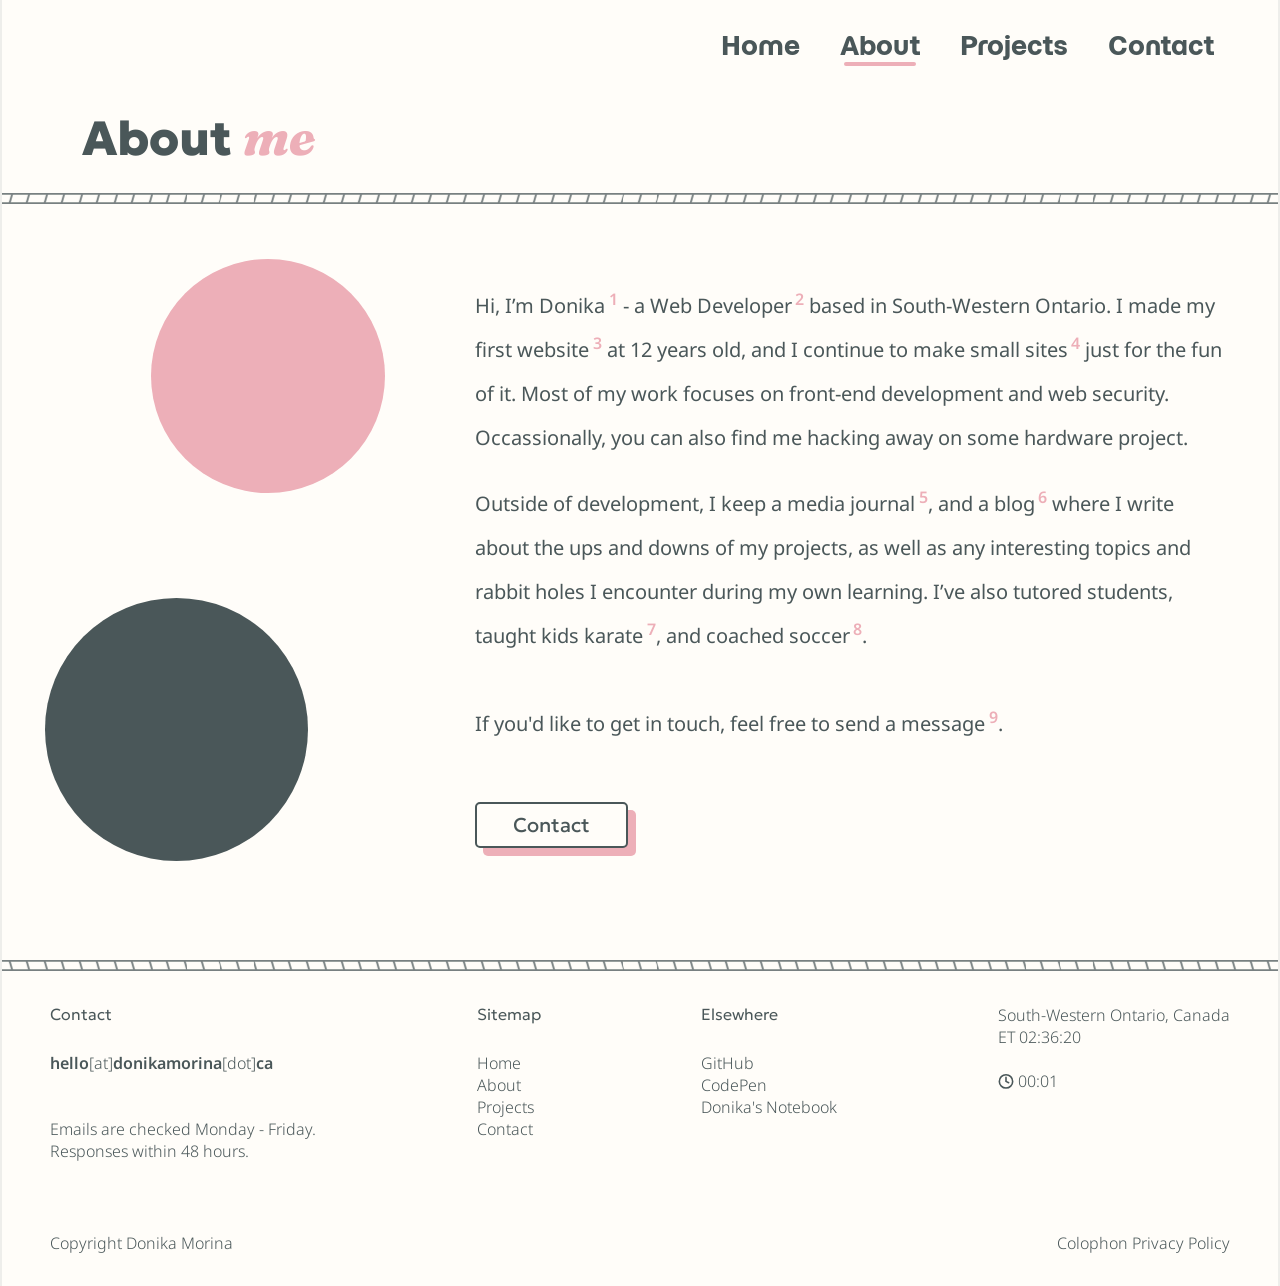
==== about/index.html @ 898e33bb "update about, reorg files again" ====
<!DOCTYPE html>
<html lang="en">

<head>
    <meta charset="UTF-8">
    <meta name="viewport" content="width=device-width, initial-scale=1.0, viewport-fit=cover">
    <!-- <meta http-equiv="Content-Security-Policy" content="default-src 'self'"> -->

    <!-- WEBSITE METADATA-->
    <title>About | Donika Morina</title>
    <meta name="description" content="A web dev portfolio">

    <meta name="theme-color" content="#ffffff">
    <meta name="color-scheme" content="light">

    <meta name="robots" content="index,follow">


    <!-- OPEN GRAPH / SOCIAL TAGS -->
    <meta property="og:url" content="">
    <meta property="og:type" content="website">
    <meta property="og:title" content="Content Title">
    <meta property="og:image" content="https://example.com/image.jpg">
    <meta property="og:image:alt" content="A description of what is in the image (not a caption)">
    <meta property="og:description" content="Description Here">
    <meta property="og:site_name" content="Site Name">
    <meta property="og:locale" content="en_US">
    <meta property="article:author" content="">

    <!-- CANONICAL -->
    <link rel="canonical" href="https://donika.info">

    <!-- PRECONNECT & PREFETCH -->
    <link rel="preconnect" href="https://fonts.googleapis.com">
    <link rel="preconnect" href="https://fonts.gstatic.com" crossorigin>
    <link
        href="https://fonts.googleapis.com/css2?family=Fraunces:ital,opsz,wght@0,9..144,100..900;1,9..144,100..900&family=Geologica:wght,CRSV@100..900,0&family=Momo+Trust+Display&family=Noto+Sans:ital,wght@0,100..900;1,100..900&display=swap"
        rel="stylesheet">

    <!-- EXTERNAL STYLESHEETS -->
    <link rel="stylesheet" href="/styles/styles.css">
    <link rel="stylesheet" href="/styles/about.css">

    <!-- FAVICONS FOR DIFFERENT BROWSERS-->
    <link rel="icon" type="image/x-icon" href="/assets/favicons/favicon.ico">
    <link rel="icon" type="image/png" sizes="16x16" href="/assets/favicons/favicon-16x16.png">
    <link rel="icon" type="image/png" sizes="32x32" href="/assets/favicons/favicon-32x32.png">
    <link rel="apple-touch-icon" sizes="180x180" href="/assets/favicons/apple-touch-icon.png">
    <link rel="manifest" href="/assets/favicons/site.webmanifest">

    <!-- SCRIPTS -->
    <script src="/scripts/clock.js" defer></script>
</head>

<body>
    <div class="site-container">
        <header>
            <nav class="navbar">
                <ul>
                    <li><a class="nav-link momo-trust" href="/">Home</a></li>
                    <li><a class="nav-link momo-trust current" href="/about">About</a></li>
                    <li><a class="nav-link momo-trust" href="/projects">Projects</a></li>
                    <li><a class="nav-link momo-trust" href="/contact">Contact</a></li>
                </ul>
            </nav>
        </header>
        <main>
            <div class="page-heading">
                <h1>About <em>me</em></h1>
            </div>
            <div class="about-container">
                <div class="about-picture">
                    <div class="grey-circle"></div>
                    <div class="pink-circle"></div>
                </div>
                <div class="about-section">
                    <div class="about-paragraph">
                        <p>
                            Hi, I’m Donika<sup>1</sup> - a Web Developer<sup>2</sup> based in South-Western Ontario. I
                            made my first website<sup>3</sup> at
                            12 years old, and I continue to make small sites<sup>4</sup> just for the fun of it. Most of
                            my work
                            focuses on front-end development and web security. Occassionally, you can also find me
                            hacking away on some hardware project.
                        </p>
                        <br>
                        <p>
                            Outside of development, I keep a media journal<sup>5</sup>, and a blog<sup>6</sup> where I
                            write about the ups and
                            downs of my projects, as well as any interesting topics and rabbit holes I encounter during
                            my own learning. I’ve also tutored students, taught kids karate<sup>7</sup>, and coached
                            soccer<sup>8</sup>.
                        </p>
                        <br>
                        <br>
                        <p>
                            If you'd like to get in touch, feel free to send a message<sup>9</sup>.
                        </p>
                    </div>

                    <a href="/contact" class="button">Contact</a>

                </div>
            </div>
        </main>
        <footer>
            <div class="footer-container">
                <div class="footer-contact">
                    <h6 class="footer-heading">Contact</h6>
                    <p>
                        <strong>hello</strong>[at]<strong>donikamorina</strong>[dot]<strong>ca</strong>
                    </p>
                    <br>
                    <br>
                    <p>
                        Emails are checked Monday - Friday.
                        <br>
                        Responses within 48 hours.
                    </p>
                    <br>
                </div>
                <div class="footer-sitemap">
                    <h6 class="footer-heading">Sitemap</h6>
                    <ul>
                        <li><a class="footer-link" href="/">Home</a></li>
                        <li><a class="footer-link" href="/about">About</a></li>
                        <li><a class="footer-link" href="/projects">Projects</a></li>
                        <li><a class="footer-link" href="/contact">Contact</a></li>
                    </ul>
                </div>
                <div class="footer-elsewhere">
                    <h6 class="footer-heading">Elsewhere</h6>
                    <ul>
                        <li><a class="footer-link" target="_blank" href="https://github.com/donika-morina">GitHub <i
                                    class="arrow-up-right"></i></a></li>
                        <li><a class="footer-link" target="_blank"
                                href="https://https://ca.linkedin.com/in/donika--morina">CodePen <i
                                    class="arrow-up-right"></i></a>
                        </li>
                        <li><a class="footer-link" target="_blank" href="https://donikasnotebook.com">Donika's Notebook
                                <i class="arrow-up-right"></i></a>
                        </li>

                    </ul>
                </div>
                <div class="footer-more-info">
                    <p>South-Western Ontario, Canada</p>
                    <p>ET <span id="eastern-time"></span></p>
                    <br>
                    <p><span id="last-commit"></span></p>
                    <p><span id="total-visitors"></span></p>
                    <p>
                        <svg class="inline-icon" width="16" height="16" viewBox="0 0 16 16" fill="none"
                            xmlns="http://www.w3.org/2000/svg">
                            <g clip-path="url(#clip0_1584_41)">
                                <path
                                    d="M7.99967 4.00016V8.00016L10.6663 9.3335M14.6663 8.00016C14.6663 11.6821 11.6816 14.6668 7.99967 14.6668C4.31778 14.6668 1.33301 11.6821 1.33301 8.00016C1.33301 4.31826 4.31778 1.3335 7.99967 1.3335C11.6816 1.3335 14.6663 4.31826 14.6663 8.00016Z"
                                    stroke="#4A5759" stroke-width="1.6" stroke-linecap="round"
                                    stroke-linejoin="round" />
                            </g>
                            <defs>
                                <clipPath id="clip0_1584_41">
                                    <rect width="16" height="16" fill="white" />
                                </clipPath>
                            </defs>
                        </svg>
                        <span id="time-on-site"></span>
                    </p>
                </div>
            </div>
            <div class="footer-bottom">
                <p>Copyright <span id="year"></span> Donika Morina</p>
                <div>
                    <a href="/colophon">Colophon</a>
                    <a href="/privacy">Privacy Policy</a>
                </div>
            </div>
        </footer>
    </div>
</body>

</html>
---- styles/styles.css ----
:root {
    --bg-colour: #FFFDF9;
    --bg-colour-translucent: #fffdf959;
    --text-colour: #4A5759;
    --accent-colour: #EDAFB8;
    --accent-translucent: #eda5b863;
    --text-colour-translucent: #4a575917;
    --border-svg: url("/assets/border.svg");

    --project-card-width: 430px;
    --project-card-height: 375px;
}

.momo-trust {
    font-family: "Momo Trust Display", sans-serif;
    font-weight: 400;
    font-style: normal;
}

/* Some Defaults */
* {
    margin: 0;
    padding: 0;
    box-sizing: border-box;
    font-size: 16px;
    color: var(--text-colour);
    font-family: "Noto Sans", sans-serif;
    font-weight: 300;
}

body {
    background-color: var(--bg-colour);
}

.site-container {
    position: relative;
    min-height: 100vh;
    overflow-x: hidden;
}

a {
    text-decoration: none;
    transition: color 0.2s ease;
}

a:hover {
    color: var(--accent-colour);
}

ul {
    list-style: none;
}

strong {
    font-weight: 600;
}

.button {
    margin-top: 1.5rem;
    border: 2px solid var(--text-colour);
    border-radius: 5px;
    box-shadow: 8px 8px 0 var(--accent-colour);
    font-family: "Geologica", sans-serif;
    font-size: 1.25rem;
    font-weight: 400;
    letter-spacing: -3%;
    transition: transform 0.2s ease, box-shadow 0.2s ease;
    padding: 0.5rem 2.25rem;
    width: fit-content;
    background-color: var(--bg-colour);
}

.button:hover {
    color: var(--text-colour);
    transform: translateY(-2px);
    box-shadow: 12px 14px 0px var(--accent-colour);
    background-color: var(--bg-colour);
    cursor: pointer;
}

.button:active {
    transform: translateY(8px);
    box-shadow: 0px 0px 0px var(--accent-colour);
}

::selection {
    background-color: var(--accent-translucent);
    /*color: var(--text-colour);*/
}

.align-center {
    text-align: center;
    /*padding: 5rem;*/
}

.align-left {
    text-align: left;
    padding-left: 5rem;
}

.align-right {
    text-align: right;
    padding-right: 5rem;
}


.about,
.tools,
.projects {
    margin-bottom: 10rem;
}

.inline-icon {
    transform: translateY(15%);
}

.page-heading {
    width: 100%;
    padding: 1.5rem 5rem;
    border-bottom: 12px solid transparent;
    border-image: var(--border-svg) 13 round;
}

.page-heading>h1 {
    font-family: "Geologica", sans-serif;
    font-weight: 800;
    font-size: 3rem;
    max-width: 800px;
}

.page-heading>h1>em {
    font-family: "Fraunces", serif;
    font-weight: 800;
    font-size: 3.15rem;
    color: var(--accent-colour);
}



/* Main Navigation */
header {
    position: sticky;
    top: 0;
    width: 100%;
    display: flex;
    justify-content: end;
    background-color: var(--bg-colour);
    z-index: 100;
}

.navbar ul {
    display: flex;
    gap: 40px;
    padding: 1.75rem 4rem 1.25rem 4rem;
}

.nav-link {
    font-size: 1.65rem;
    position: relative;
}

@keyframes line-grow {
    from {
        width: 10%;
        left: 45%;
    }

    50% {
        width: 6%;
        left: 47%;
    }

    75% {
        width: 105%;
        left: 0;
    }

    to {
        width: 90%;
        left: 5%;
    }
}

.nav-link.current::after {
    content: "";
    position: absolute;
    width: 90%;
    height: 4px;
    border-radius: 4px;
    background-color: var(--accent-colour);
    bottom: -4px;
    left: 5%;
    z-index: -1;
    animation: line-grow 0.6s linear;
}


/* Home Page */
.site-container {
    max-width: 2000px;
    margin: auto;
    background-color: var(--bg-colour);
    border-left: 2px var(--text-colour-translucent) solid;
    border-right: 2px var(--text-colour-translucent) solid;
    position: relative;
}

/* Hero Section */
.hero {
    height: clamp(500px, calc(100vh - 9rem - 1px), 1080px);
    background-size: 40px 40px;
    background-image:
        linear-gradient(to right, var(--text-colour-translucent) 1px, transparent 1px),
        linear-gradient(to bottom, var(--text-colour-translucent) 1px, transparent 1px);
    background-position: center;
    display: flex;
    align-items: center;
    justify-content: center;
    flex-direction: column;
}

.hero-grid {
    display: grid;
    width: 100%;
    grid-template-columns: 1fr max-content 1fr;
    grid-template-rows: 1fr 1fr 1fr;
}



.hero-subheading,
.mobile-hero-subheading {
    font-size: 2.5rem;
    font-family: "Noto Sans", sans-serif;
    text-align: center;
}

.hero-subheading.left {
    align-self: end;
    grid-row: 1;
    grid-column: 1;
    margin-bottom: -3rem;
    /* animation: move-left-sh 2s ease-in; */
}

.hero-subheading.right {
    /* align-self: flex-end; */
    grid-row: 3;
    grid-column: 3;
    margin-top: -3rem;
    /* animation: move-right-sh 2s ease-in; */
}

.hero-heading {
    width: 100%;
    display: flex;
    grid-column: 1/4;
    grid-row: 2;
}


@keyframes move-left-sh {
    from {
        text-align: right;
        padding-right: 1rem;
    }

    65% {
        text-align: right;
        padding-right: 1rem;
    }

    to {
        /* text-align: center; */
        padding-right: 1rem;
    }
}

@keyframes move-right-sh {
    from {
        text-align: left;
        padding-left: 1rem;
    }

    65% {
        text-align: left;
        padding-left: 1rem;
    }

    to {
        /* text-align: center; */
        padding-right: 2rem;
    }
}

@keyframes scale-name {
    from {
        letter-spacing: -75%;
        padding: 0;
    }

    40% {
        letter-spacing: -75%;
        padding: 0;
    }

    to {
        letter-spacing: 0;
    }
}

.hero-heading h1 {
    font-size: 6rem;
    text-align: center;
    padding: 0 1rem;
    overflow: hidden;
    text-wrap-mode: nowrap;
    animation: scale-name 1.5s ease;
}

.hero-heading div {
    border-left: 3px solid var(--text-colour);
    border-right: 3px solid var(--text-colour);
}

.placeholder {
    visibility: hidden;
    font-size: 6rem;
    text-align: center;
    padding: 0 1rem;
    grid-column: 2;
    grid-row: 2;
    letter-spacing: 0%;
    white-space: nowrap;
    text-wrap-mode: nowrap;
    animation: scale-name 1.5s ease;
}

.hero-heading::before,
.hero-heading::after {
    content: "";
    flex: 1;
    border-bottom: 3px solid var(--text-colour);
    margin: auto;
}

.mobile-hero-subheading {
    display: none;
}

.section-heading {
    font-family: "Geologica", sans-serif;
    font-weight: 500;
    font-size: 2.5rem;
    z-index: 26;
    position: relative;
}

section {
    width: 100%;
}

em {
    font-family: "Fraunces", serif;
    font-weight: 700;
    font-size: 2.65rem;
    color: var(--accent-colour);
}

.see-more {
    text-decoration: underline;
    font-size: 1.5rem;
}

.see-more>svg {
    transform: translateY(25%);
    transition: transform 0.2s ease;
}

.see-more:hover>svg {
    transform: translate(50%, 25%);
}

/* Horizontal Scroll*/
.horizontal-scroll {
    width: 100%;
    overflow: hidden;
    border-top: 12px solid transparent;
    border-bottom: 12px solid transparent;
    border-image: var(--border-svg) 13 round;
}

.scroller {
    font-size: 2rem;
    font-weight: 200;
    animation: marquee 25s linear infinite;
    white-space: nowrap;
}

@keyframes marquee {
    to {
        transform: translate3d(-100%, 0, 0);
    }
}

.scroller>span {
    display: inline-block;
    transition: transform 0.3s ease-out;
    padding: 1rem 0.3rem;
    font-size: 2rem;
    cursor: default;
    font-family: "Noto Sans", monospace;
    opacity: 70%;
}

.scroller>span:hover {
    transform: translateY(-20px);
}

/* About Section */
.about {
    display: flex;
    align-items: center;
    justify-content: space-evenly;
    flex-wrap: wrap;
    margin-top: 8rem;
}

.about-content {
    max-width: 740px;
    padding: 5rem 0;
    display: flex;
    flex-direction: column;
    gap: 3rem;
}

.about-content>:nth-child(2) {
    align-self: flex-end;
    padding-right: 4rem;
}

.about-heading {
    max-width: 700px;
}

.profile {
    height: 500px;
    width: 500px;
    border-radius: 50%;
    background-color: var(--text-colour);
}

/* Tool Section */
.tools>.section-heading {
    margin-bottom: 1.75rem;
}

.tool-container {
    display: flex;
    flex-wrap: wrap;
    align-items: center;
    justify-content: center;
    gap: 1.5rem;
    width: 80%;
    margin: auto;
}

.tool {
    display: grid;
    grid-template-columns: 1fr 3fr;
    width: 275px;
    min-height: 4.75rem;
    border: 2px solid var(--text-colour);
    border-radius: 5px;
    padding: 0.5rem;
}

.tool-icon {
    display: flex;
    align-items: center;
    justify-content: center;
}

.tool-info {
    text-align: center;
    display: flex;
    flex-direction: column;
    justify-content: space-between;
}

.tool-info>h6 {
    font-size: 1.75rem;
    line-height: 2rem;
}

.tool-info>p {
    font-size: 0.9rem;
}

/* Projects Section */
.projects-bg {
    background-size: 40px 40px;
    background-image:
        linear-gradient(to right, var(--text-colour-translucent) 1px, transparent 1px),
        linear-gradient(to bottom, var(--text-colour-translucent) 1px, transparent 1px);
}

.projects>.section-heading:first-child {
    margin-bottom: -1.75rem;
    text-align: right;
}

.projects>.section-heading:last-child {
    margin-top: -1.75rem;
}

.project-card-container {
    display: grid;
    grid-template-columns: 1fr 1fr 1fr;
    grid-template-rows: 1fr 0.5fr 1fr;
    padding: 8rem 0;
    margin: auto;
    width: min(calc(3.5 * var(--project-card-width)), 100%);
    position: relative;
}

.dotted-circle {
    position: absolute;
    top: 50%;
    left: 50%;
    transform: translate(-50%, -50%);
    width: calc(2 * var(--project-card-width));
    height: calc(1.75 * var(--project-card-width) - 50px);
    border: 3px dashed var(--text-colour);
    border-radius: 50%;
    z-index: 0;
}

.project-card {
    position: relative;
    width: var(--project-card-width);
    height: var(--project-card-height);
    z-index: 1;
    align-self: center;
    justify-self: center;
}

.project-card::after {
    content: "";
    height: 100%;
    width: 100%;
    position: absolute;
    top: 10px;
    left: 10px;
    border-radius: 5px;
    background-color: var(--accent-colour);
    z-index: -1;
    transition: transform 0.6s ease;
}

.project-card-content {
    height: 100%;
    width: 100%;
    border: 4px solid var(--text-colour);
    border-radius: 5px;
    background-color: var(--bg-colour);
    transition: transform 0.6s ease;
    transform-style: preserve-3d;
    position: relative;
}

.project-card:hover .project-card-content {
    transform: rotateY(-180deg);
    cursor: default;
}

.project-card:hover.project-card::after {
    transform: translate(5px, 10px);
}

.card-front,
.card-back {
    position: absolute;
    -webkit-backface-visibility: hidden;
    backface-visibility: hidden;
    background-color: var(--bg-colour);
    height: 100%;
    width: 100%;
    padding: 1.5rem;
}

.card-back {
    transform: rotateY(-180deg);
    z-index: 6;
}

.card-front>img {
    margin: auto;
    height: 250px;
    width: 375px;
    background-color: var(--text-colour);
    border-radius: 5px;
}

.card-front>h4 {
    font-family: "Geologica";
    font-weight: 500;
    text-align: left;
    margin: 0.5rem 0;
    font-size: 1.5rem;
}

.card-front>div {
    display: flex;
}

.tags {
    display: flex;
    list-style: none;
    gap: 1rem;
    margin-left: 1rem;
    background-color: var(--bg-colour);
}

.tags>* {
    position: relative;
    font-weight: 400;
    z-index: 5;
}

.tags>*::after {
    content: "";
    position: absolute;
    width: 80%;
    height: 2px;
    background-color: var(--accent-colour);
    border-radius: 2px;
    bottom: 4px;
    left: 10%;
    z-index: -1;
}

.card-back {
    display: flex;
    flex-direction: column;
    justify-content: space-between;
}

.card-links {
    list-style: none;
    display: flex;
    justify-content: start;
    gap: 2rem;
}

.project-card:nth-child(1) {
    grid-row: 1;
    grid-column: 2;
    align-self: end;
    justify-self: start;
}

.project-card:nth-child(2) {
    grid-row: 2;
    grid-column: 1;
    align-self: end;
    justify-self: center;
    margin-bottom: -10rem;
}

.project-card:nth-child(3) {
    grid-row: 2;
    grid-column: 3;
    align-self: start;
    justify-self: center;
    margin-top: -10rem;
}

.project-card:nth-child(4) {
    grid-row: 3;
    grid-column: 2;
    align-self: start;
    justify-self: end;
}

.project-link {
    grid-row: 3;
    grid-column: 3;
    position: relative;
}

.project-link>.see-more {
    position: absolute;
    text-wrap-mode: nowrap;
    bottom: 50%;
    left: 35%;
}

.contact {
    margin: 5rem 0 10rem 0;
}

.contact>.section-heading {
    max-width: 700px;
    margin: auto;
}

.contact-links {
    display: grid;
    grid-template-columns: 3fr 1fr 3fr;
    margin-top: 4rem;
    text-align: center;
    align-items: center;
}

.contact-links>.button {
    padding: 1rem 5rem;
    font-size: 1.75rem;
    margin: 0 8px 0 0;
    justify-self: flex-end;
}

.social-link-container {
    display: flex;
    gap: 2.5rem;
}

.social-link-container>li {
    transition: transform 0.2s ease;
}

.social-link-container>li:hover {
    transform: translateY(-5px);
}



/* Footer */
footer {
    padding: 2rem 3rem;
    border-top: 12px solid transparent;
    border-image: var(--border-svg) 13 round;
    margin-top: auto;
}

.footer-container {
    display: flex;
    justify-content: space-between;
    padding: 0 6rem;
}

.footer-heading {
    font-family: "Geologica", sans-serif;
    font-weight: 300;
    margin-bottom: 1.75rem;
}

.footer-bottom {
    margin: 3rem 0 0 0;
    display: flex;
    justify-content: space-between;
}

/* ICONS */
.tag-icon {
    content: "";
    display: inline-block;
    width: 25px;
    height: 25px;
    background-image: url("/assets/Tag.svg");
}

@media (max-width: 1305px) {
    .project-card-container {
        display: flex;
        flex-wrap: wrap;
        align-items: center;
        justify-content: center;
        gap: 3rem;
    }

    .project-card:nth-child(1),
    .project-card:nth-child(2),
    .project-card:nth-child(3),
    .project-card:nth-child(4) {
        margin-top: 0;
        margin-bottom: 0;
        align-self: center;
        justify-self: center;
    }

    .project-link {
        position: unset;
        width: 435px;
        display: flex;
        align-items: flex-end;
        justify-content: flex-end;

    }

    .project-link>.see-more {
        position: static;
        padding: 0;
    }

    .dotted-circle {
        display: none;
    }

    .hero-subheading {
        display: none;
    }

    .mobile-hero-subheading {
        display: block;
        padding: 3rem 0 5rem 0;
        font-size: 2rem;
    }

    .hero-grid {
        display: flex;
        flex-direction: column;
    }

    .footer-container {
        flex-wrap: wrap;
        gap: 2rem;
        padding: 0;
    }

    .align-left {
        text-align: left;
        padding-left: 1rem;
    }

    .align-right {
        text-align: right;
        padding-right: 1rem;
    }
}

@media (max-width: 745px) {
    .hero-heading h1 {
        text-wrap-mode: wrap;
    }
}
---- styles/about.css ----
.about-container {
    display: grid;
    grid-template-columns: 1fr 2fr;
    margin-bottom: 4rem;
}

.about-picture {
    grid-column: 1;
    position: relative
}

.grey-circle,
.pink-circle {
    content: "";
    position: absolute;
    border-radius: 50%;
    aspect-ratio: 1/1;
}

.pink-circle {
    background-color: var(--accent-colour);
    width: 55%;
    top: 8%;
    right: 10%;
}

.grey-circle {
    bottom: 5%;
    left: 10%;
    background-color: var(--text-colour);
    width: 62%;
}

.about-section {
    grid-column: 2;
    padding: 3rem;
    display: flex;
    flex-direction: column;
    justify-content: space-between;
    max-width: 900px;

}

.about-paragraph {
    padding: 2rem 0;
}

.about-paragraph>p {
    font-family: "Noto Sans", sans-serif;
    font-size: 1.25rem;
    font-weight: 400;
    letter-spacing: 0;
    line-height: 2.75rem;
}

sup {
    color: var(--accent-colour);
    font-weight: 600;
    padding-left: 0.2rem;
    font-size: 80%;
    line-height: 0;
    position: relative;
    vertical-align: baseline;
    top: -0.5rem;
}

@media (max-width: 1200px) {
    .about-container {
        display: flex;
        justify-content: center;
    }

    .about-picture {
        display: none;
    }
}
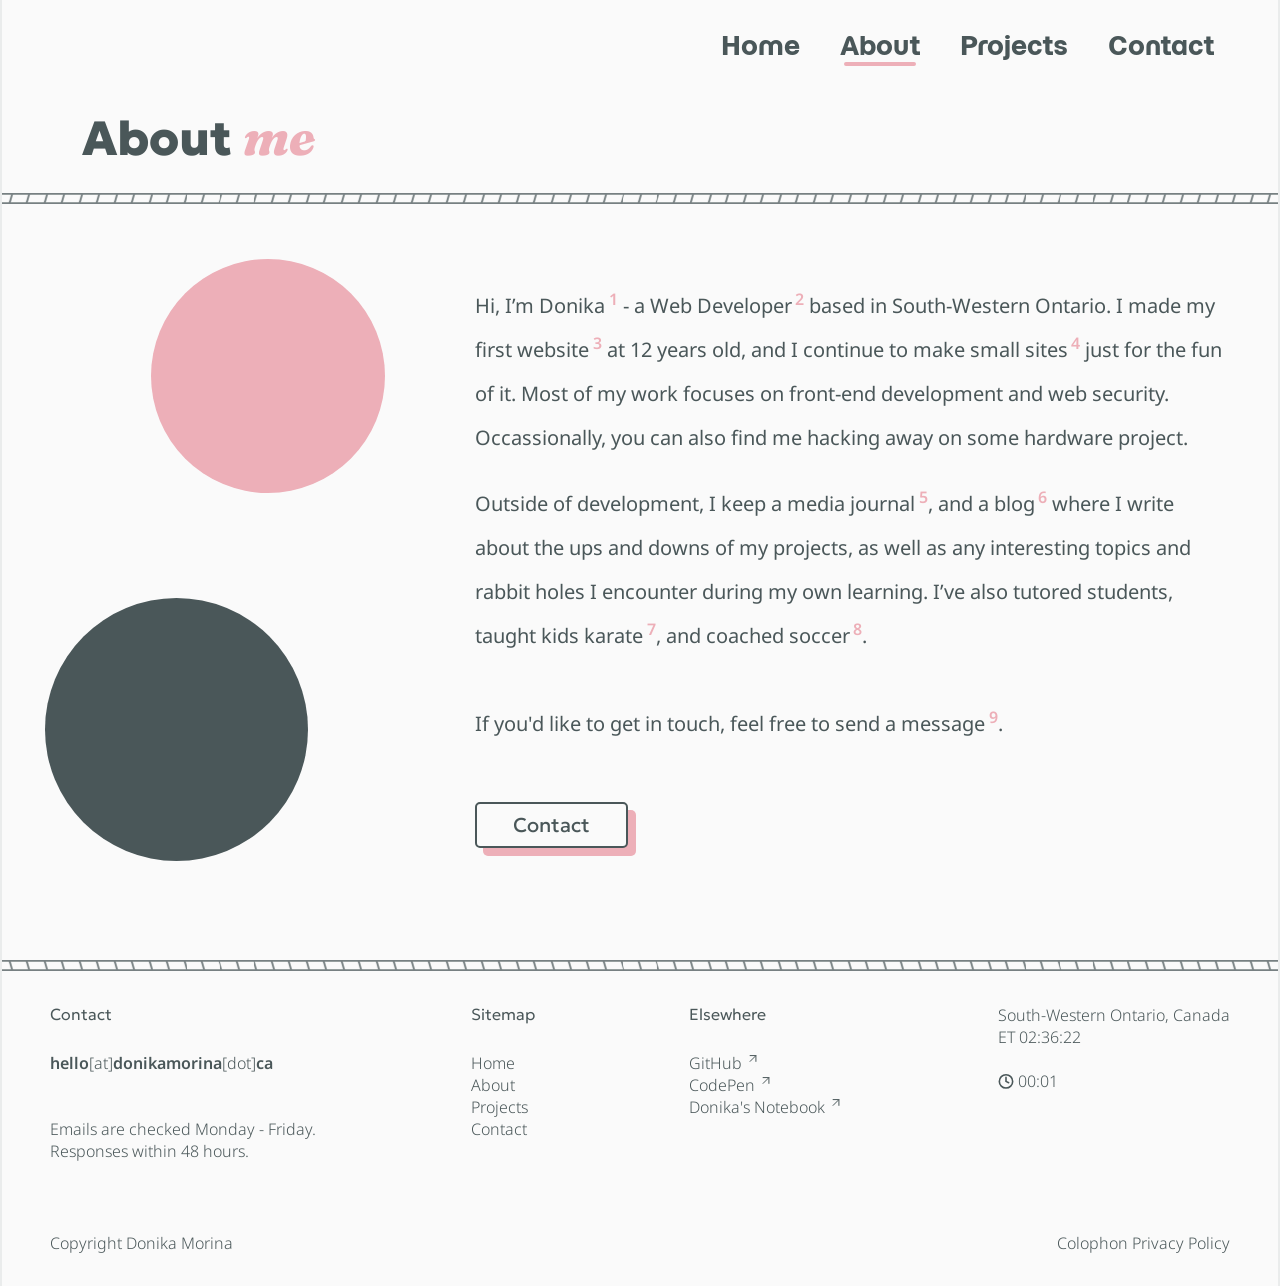
==== commit 1108b6df: "added arrows to external footer links" ====
--- a/about/index.html
+++ b/about/index.html
@@ -131,14 +131,28 @@
                 <div class="footer-elsewhere">
                     <h6 class="footer-heading">Elsewhere</h6>
                     <ul>
-                        <li><a class="footer-link" target="_blank" href="https://github.com/donika-morina">GitHub <i
-                                    class="arrow-up-right"></i></a></li>
-                        <li><a class="footer-link" target="_blank"
-                                href="https://https://ca.linkedin.com/in/donika--morina">CodePen <i
-                                    class="arrow-up-right"></i></a>
+                        <li><a class="footer-link external-link" target="_blank"
+                                href="https://github.com/donika-morina">GitHub <i class="arrow-up-right "><svg
+                                        width="14" height="14" viewBox="0 0 14 14" fill="none"
+                                        xmlns="http://www.w3.org/2000/svg">
+                                        <path d="M4.08301 9.91668L9.91634 4.08334M9.91634 9.91668V4.08334H4.08301"
+                                            stroke-linecap="round" stroke-linejoin="round" />
+                                    </svg></i></a></li>
+                        <li><a class="footer-link external-link" target="_blank"
+                                href="https://codepen.io/donika-morina">CodePen <i class="arrow-up-right"><svg
+                                        width="14" height="14" viewBox="0 0 14 14" fill="none"
+                                        xmlns="http://www.w3.org/2000/svg">
+                                        <path d="M4.08301 9.91668L9.91634 4.08334M9.91634 9.91668V4.08334H4.08301"
+                                            stroke-linecap="round" stroke-linejoin="round" />
+                                    </svg></i></a>
                         </li>
-                        <li><a class="footer-link" target="_blank" href="https://donikasnotebook.com">Donika's Notebook
-                                <i class="arrow-up-right"></i></a>
+                        <li><a class="footer-link external-link" target="_blank"
+                                href="https://donikasnotebook.com">Donika's Notebook
+                                <i class="arrow-up-right"><svg width="14" height="14" viewBox="0 0 14 14" fill="none"
+                                        xmlns="http://www.w3.org/2000/svg">
+                                        <path d="M4.08301 9.91668L9.91634 4.08334M9.91634 9.91668V4.08334H4.08301"
+                                            stroke-linecap="round" stroke-linejoin="round" />
+                                    </svg></i></a>
                         </li>
 
                     </ul>
--- a/styles/styles.css
+++ b/styles/styles.css
@@ -1,6 +1,6 @@
 :root {
-    --bg-colour: #FFFDF9;
-    --bg-colour-translucent: #fffdf959;
+    --bg-colour: #fafafa;
+    --bg-colour-translucent: #fafafa59;
     --text-colour: #4A5759;
     --accent-colour: #EDAFB8;
     --accent-translucent: #eda5b863;
@@ -36,6 +36,8 @@
     position: relative;
     min-height: 100vh;
     overflow-x: hidden;
+    display: flex;
+    flex-direction: column;
 }
 
 a {
@@ -53,6 +55,16 @@
 
 strong {
     font-weight: 600;
+}
+
+h1,
+h2,
+h3,
+h4,
+h5,
+h6 {
+    font-family: "Geologica", sans-serif;
+    font-weight: 500;
 }
 
 .button {
@@ -373,12 +385,14 @@
 }
 
 .see-more>svg {
-    transform: translateY(25%);
-    transition: transform 0.2s ease;
+    transform: translate(0, 25%);
+    stroke: var(--text-colour);
+    transition: transform 0.2s ease-out, stroke 0.3s ease;
 }
 
 .see-more:hover>svg {
     transform: translate(50%, 25%);
+    stroke: var(--accent-colour);
 }
 
 /* Horizontal Scroll*/
@@ -770,6 +784,137 @@
     background-image: url("/assets/Tag.svg");
 }
 
+.arrow-up-right>svg {
+    stroke: var(--text-colour);
+    transform: translateY(-25%);
+    transition: transform 0.1s ease-out;
+}
+
+.external-link:hover .arrow-up-right>svg {
+    stroke: var(--accent-colour);
+    transform: translate(25%, -40%);
+}
+
+/* 404 PAGE*/
+.container-404 {
+    border-top: 12px solid transparent;
+    border-image: var(--border-svg) 13 round;
+    display: grid;
+    grid-template-columns: 2fr 1fr;
+    padding: 5rem 3rem 2rem 3rem;
+    gap: 3rem;
+}
+
+.content-404 {
+    display: flex;
+    flex-direction: column;
+    width: 100%;
+}
+
+.content-404>*:nth-child(odd) {
+    align-self: flex-start;
+}
+
+.content-404>*:nth-child(even) {
+    align-self: flex-end;
+}
+
+.content-404>h1 {
+    font-family: "Geologica", sans-serif;
+    font-weight: 800;
+    font-size: 11rem;
+    text-shadow: 20px 15px 0 var(--text-colour-translucent);
+    line-height: 10rem;
+}
+
+.content-404>h2>em {
+    font-weight: 700;
+    font-size: 8rem;
+}
+
+.content-404>h3 {
+    margin-top: 2rem;
+    font-family: "Geologica", sans-serif;
+    font-weight: 400;
+    font-size: 3.25rem;
+}
+
+.content-404>.button {
+    margin-top: 4rem;
+    font-size: 1.75rem;
+}
+
+.colophon-container {
+    width: 80%;
+    max-width: 900px;
+    margin: auto;
+    padding: 2rem 0;
+}
+
+.colophon-content {
+    padding: 0 4.25rem;
+    margin-top: 1.5rem;
+}
+
+.colophon-content>h2 {
+    font-size: 2rem;
+    margin-bottom: 0.25rem;
+}
+
+.colophon-content>p {
+    font-size: 1.25rem;
+}
+
+.colophon-content>ul {
+    list-style: disc;
+    margin-left: 3rem;
+    margin-bottom: 1.5rem;
+}
+
+.colophon-content>ul>li {
+    font-size: 1.15rem;
+    line-height: 1.75rem;
+    font-weight: 300;
+}
+
+blockquote>h2 {
+    position: relative;
+    /* for pseudos */
+    font-size: clamp(1.4rem, 0.8rem + 2.5vmin, 2.4rem);
+    font-weight: normal;
+    border: 2px solid var(--text-colour);
+    border-radius: 15px;
+    padding: 25px;
+}
+
+blockquote>h2:after {
+    content: "";
+    position: absolute;
+    border: 2px solid var(--text-colour);
+    border-radius: 0 25px 0 0;
+    width: 30px;
+    height: 50px;
+    bottom: -52px;
+    left: 15px;
+    border-bottom: none;
+    border-left: none;
+    z-index: 3;
+}
+
+blockquote>h2:before {
+    content: "";
+    position: absolute;
+    width: 100px;
+    border: 6px solid var(--bg-colour);
+    bottom: -4px;
+    left: 15px;
+    z-index: 2;
+}
+
+
+
+
+
 @media (max-width: 1305px) {
     .project-card-container {
         display: flex;
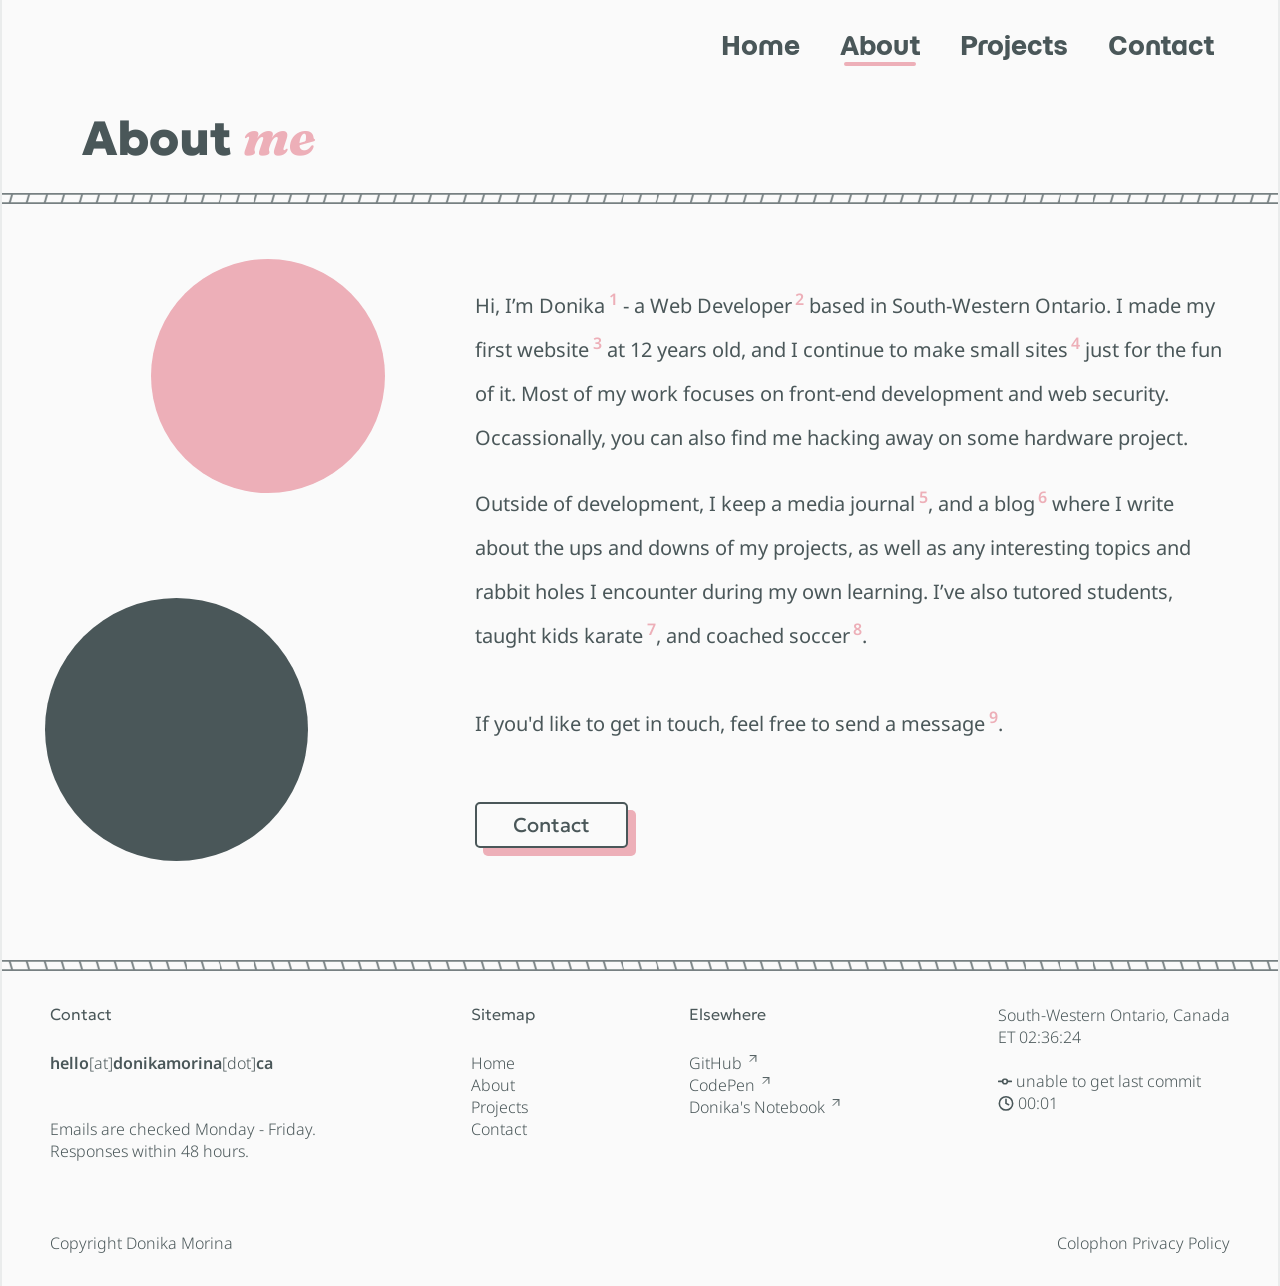
==== commit 4891879a: "show last git commit" ====
--- a/about/index.html
+++ b/about/index.html
@@ -50,6 +50,7 @@
 
     <!-- SCRIPTS -->
     <script src="/scripts/clock.js" defer></script>
+    <script src="/scripts/getLastCommit.js" defer></script>
 </head>
 
 <body>
@@ -161,7 +162,15 @@
                     <p>South-Western Ontario, Canada</p>
                     <p>ET <span id="eastern-time"></span></p>
                     <br>
-                    <p><span id="last-commit"></span></p>
+                    <p><svg class="git-icon" width="14" height="7" viewBox="0 0 14 7" fill="none"
+                            xmlns="http://www.w3.org/2000/svg">
+                            <path
+                                d="M0.612305 3.13314H4.08314M9.9223 3.13314H13.3931M9.33314 3.13314C9.33314 4.4218 8.28847 5.46647 6.9998 5.46647C5.71114 5.46647 4.66647 4.4218 4.66647 3.13314C4.66647 1.84447 5.71114 0.799805 6.9998 0.799805C8.28847 0.799805 9.33314 1.84447 9.33314 3.13314Z"
+                                stroke="#4A5759" stroke-width="1.6" stroke-linecap="round" stroke-linejoin="round" />
+                        </svg>
+
+                        <a class="footer-link" id="last-commit" target="_blank"></a>
+                    </p>
                     <p><span id="total-visitors"></span></p>
                     <p>
                         <svg class="inline-icon" width="16" height="16" viewBox="0 0 16 16" fill="none"
--- a/styles/styles.css
+++ b/styles/styles.css
@@ -475,7 +475,8 @@
     align-items: center;
     justify-content: center;
     gap: 1.5rem;
-    width: 80%;
+    width: 100%;
+    max-width: 1200px;
     margin: auto;
 }
 
@@ -505,6 +506,8 @@
 .tool-info>h6 {
     font-size: 1.75rem;
     line-height: 2rem;
+    font-weight: 300;
+    font-family: "Noto Sans", sans-serif;
 }
 
 .tool-info>p {
@@ -793,6 +796,10 @@
 .external-link:hover .arrow-up-right>svg {
     stroke: var(--accent-colour);
     transform: translate(25%, -40%);
+}
+
+.git-icon {
+    transform: translateY(-25%);
 }
 
 /* 404 PAGE*/
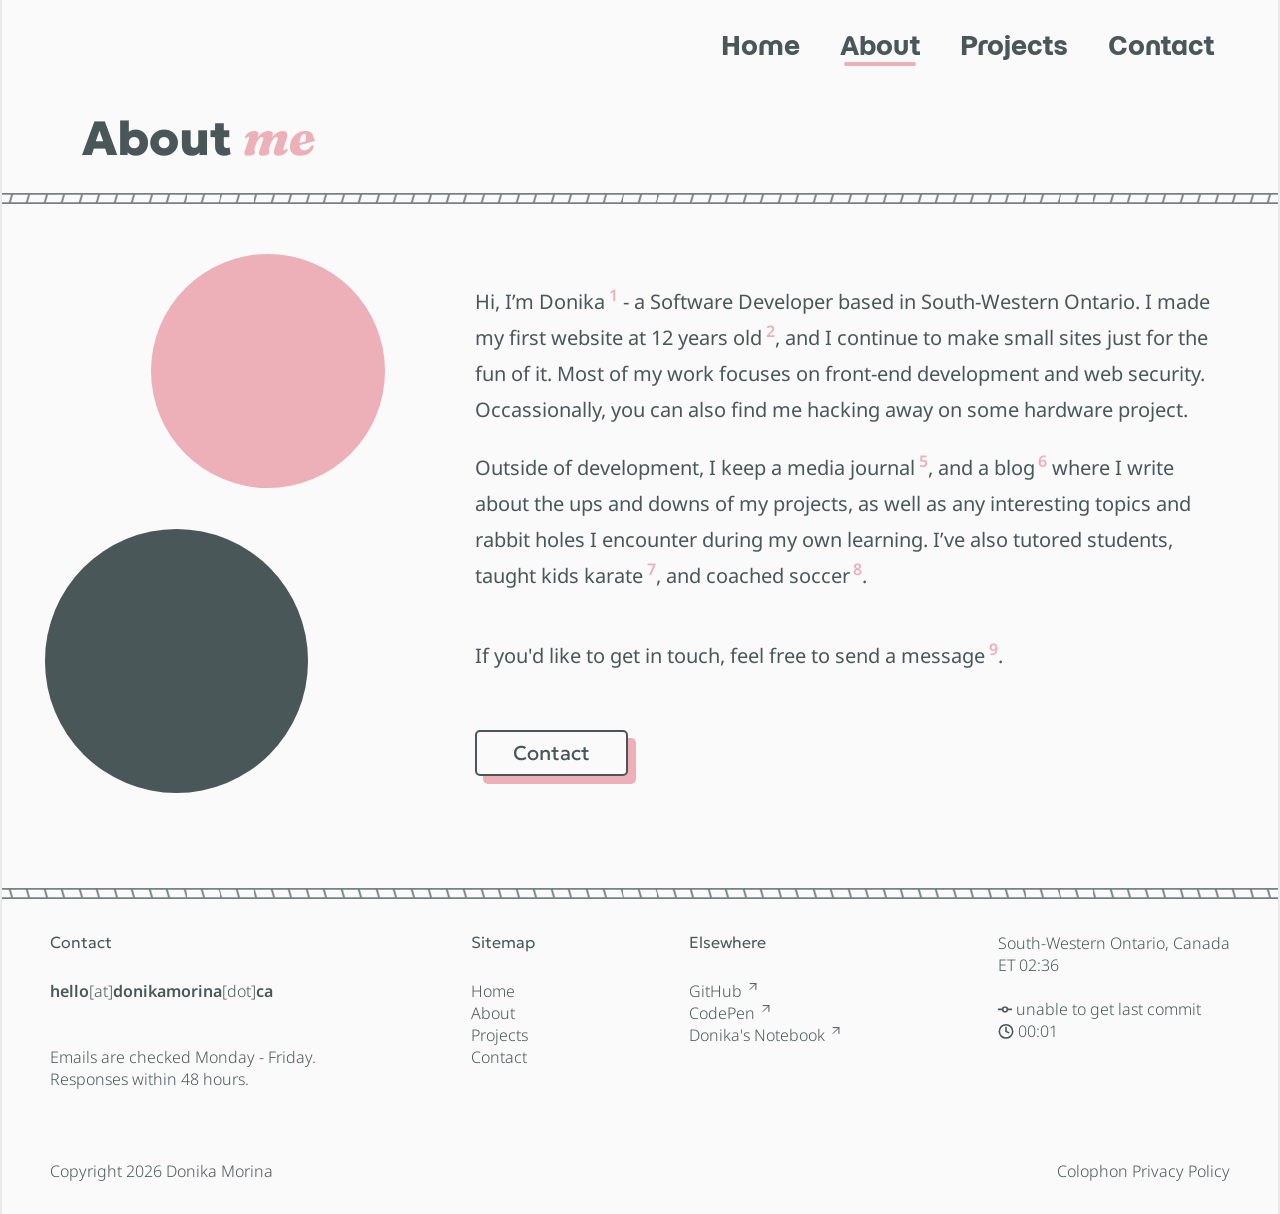
==== commit a7969182: "started the about popups" ====
--- a/about/index.html
+++ b/about/index.html
@@ -51,6 +51,7 @@
     <!-- SCRIPTS -->
     <script src="/scripts/clock.js" defer></script>
     <script src="/scripts/getLastCommit.js" defer></script>
+    <script src="/scripts/aboutPopup.js" defer></script>
 </head>
 
 <body>
@@ -77,20 +78,23 @@
                 <div class="about-section">
                     <div class="about-paragraph">
                         <p>
-                            Hi, I’m Donika<sup>1</sup> - a Web Developer<sup>2</sup> based in South-Western Ontario. I
-                            made my first website<sup>3</sup> at
-                            12 years old, and I continue to make small sites<sup>4</sup> just for the fun of it. Most of
-                            my work
+                            Hi, I’m <span class="popup-btn" id="1">Donika<sup>1</sup></span> - a Software
+                            Developer based in South-Western Ontario. I
+                            made my <span class="popup-btn" id="2">first website at
+                                12 years old<sup>2</sup></span>, and I continue to make small sites just for
+                            the fun of it. Most of my work
                             focuses on front-end development and web security. Occassionally, you can also find me
                             hacking away on some hardware project.
                         </p>
                         <br>
                         <p>
-                            Outside of development, I keep a media journal<sup>5</sup>, and a blog<sup>6</sup> where I
+                            Outside of development, I keep a <span class="popup-btn">media journal<sup>5</sup></span>,
+                            and a <span class="popup-btn">blog<sup>6</sup></span> where I
                             write about the ups and
                             downs of my projects, as well as any interesting topics and rabbit holes I encounter during
-                            my own learning. I’ve also tutored students, taught kids karate<sup>7</sup>, and coached
-                            soccer<sup>8</sup>.
+                            my own learning. I’ve also tutored students, <span class="popup-btn">taught kids
+                                karate<sup>7</sup></span>, and <span class="popup-btn">coached
+                                soccer<sup>8</sup></span>.
                         </p>
                         <br>
                         <br>
--- a/styles/about.css
+++ b/styles/about.css
@@ -45,12 +45,12 @@
     padding: 2rem 0;
 }
 
-.about-paragraph>p {
+.about-paragraph>p,
+.popup-btn {
     font-family: "Noto Sans", sans-serif;
     font-size: 1.25rem;
     font-weight: 400;
-    letter-spacing: 0;
-    line-height: 2.75rem;
+    line-height: 2.25rem;
 }
 
 sup {
@@ -64,6 +64,61 @@
     top: -0.5rem;
 }
 
+.popup-btn {
+    transition: color 0.2s ease-out;
+    cursor: pointer;
+}
+
+
+.popup-btn:hover {
+    color: var(--accent-colour);
+}
+
+.popup-btn:hover sup {
+    top: -0.75rem;
+}
+
+.popup {
+    position: absolute;
+    width: 325px;
+    background-color: var(--bg-colour);
+    border: 3px solid var(--text-colour);
+    border-radius: 5px;
+    padding: 0.5rem;
+}
+
+.popup-header {
+    width: 100%;
+    display: flex;
+    justify-content: flex-end;
+    border-bottom: 1px solid rgba(0, 0, 0, 0.2);
+    padding-bottom: 0.25rem;
+}
+
+.popup-header:hover {
+    cursor: grab;
+}
+
+.popup-header:active {
+    cursor: grabbing;
+}
+
+.popup-header>button {
+    width: 1.25rem;
+    aspect-ratio: 1/1;
+}
+
+.popup-header>button:hover {
+    cursor: pointer;
+}
+
+.popup>p {
+    padding: 0.75rem;
+    font-size: 1rem;
+    font-weight: 400;
+}
+
+
 @media (max-width: 1200px) {
     .about-container {
         display: flex;
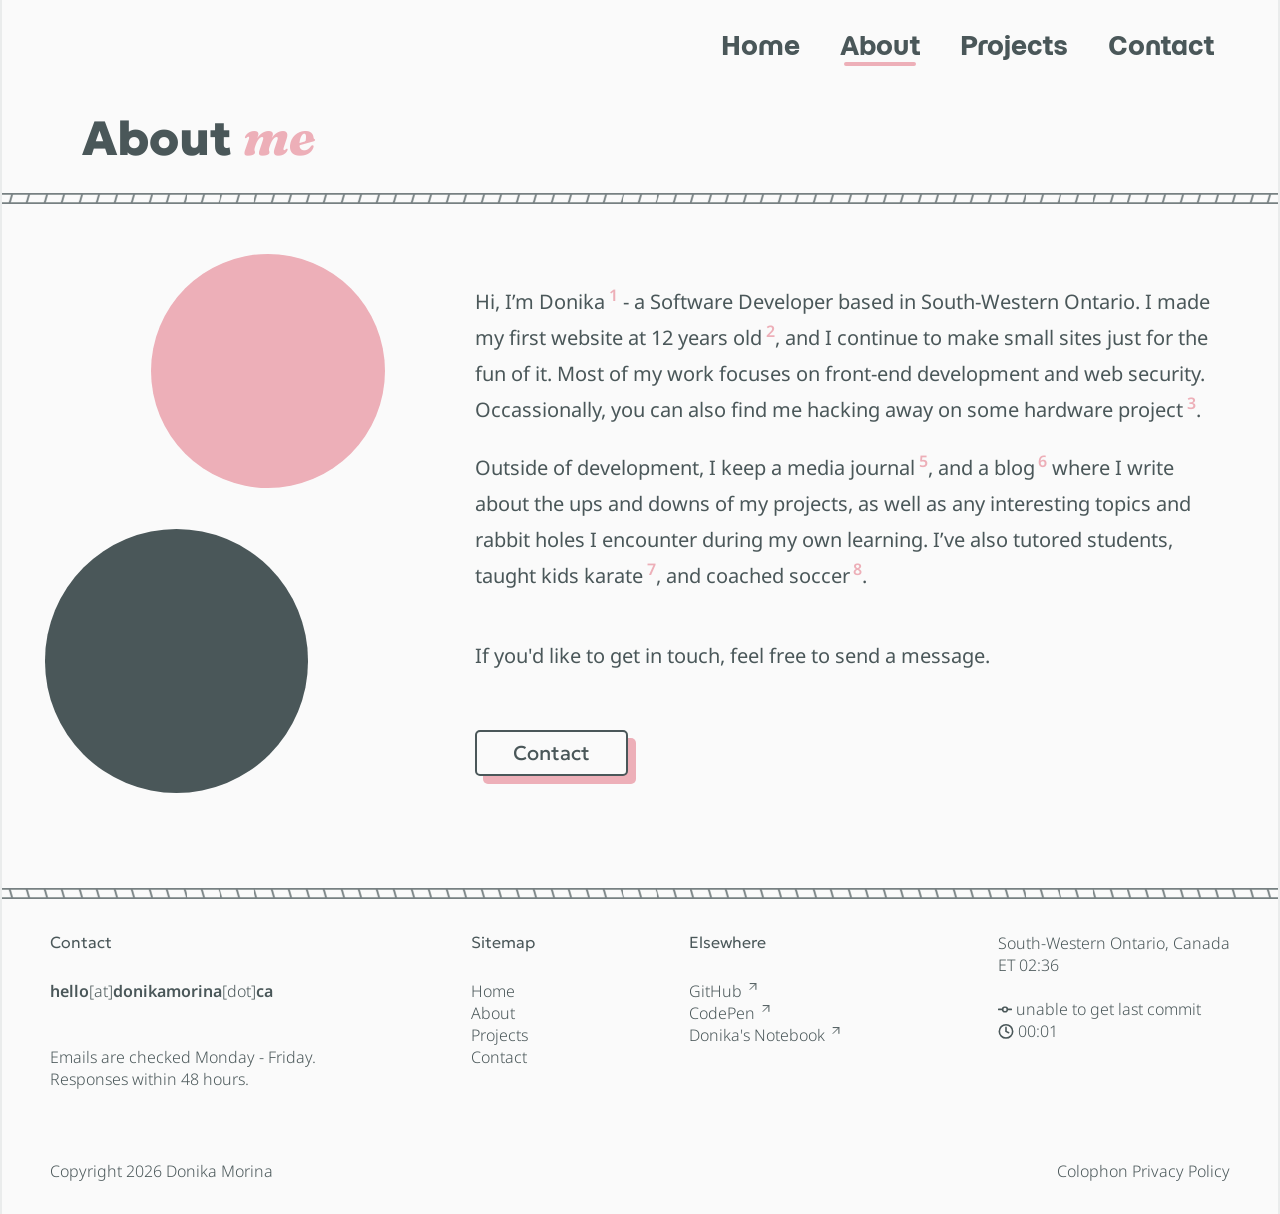
==== commit 0847e117: "various content and styles" ====
--- a/about/index.html
+++ b/about/index.html
@@ -60,9 +60,9 @@
             <nav class="navbar">
                 <ul>
                     <li><a class="nav-link momo-trust" href="/">Home</a></li>
-                    <li><a class="nav-link momo-trust current" href="/about">About</a></li>
-                    <li><a class="nav-link momo-trust" href="/projects">Projects</a></li>
-                    <li><a class="nav-link momo-trust" href="/contact">Contact</a></li>
+                    <li><a class="nav-link momo-trust current" href="/about/">About</a></li>
+                    <li><a class="nav-link momo-trust" href="/projects/">Projects</a></li>
+                    <li><a class="nav-link momo-trust" href="/contact/">Contact</a></li>
                 </ul>
             </nav>
         </header>
@@ -78,28 +78,30 @@
                 <div class="about-section">
                     <div class="about-paragraph">
                         <p>
-                            Hi, I’m <span class="popup-btn" id="1">Donika<sup>1</sup></span> - a Software
+                            Hi, I’m <span class="popup-btn" id="donika">Donika<sup>1</sup></span> - a Software
                             Developer based in South-Western Ontario. I
-                            made my <span class="popup-btn" id="2">first website at
+                            made my <span class="popup-btn" id="site">first website at
                                 12 years old<sup>2</sup></span>, and I continue to make small sites just for
                             the fun of it. Most of my work
                             focuses on front-end development and web security. Occassionally, you can also find me
-                            hacking away on some hardware project.
+                            hacking away on some <span class="popup-btn" id="hardware">hardware
+                                project<sup>3</sup></span>.
                         </p>
                         <br>
                         <p>
-                            Outside of development, I keep a <span class="popup-btn">media journal<sup>5</sup></span>,
-                            and a <span class="popup-btn">blog<sup>6</sup></span> where I
+                            Outside of development, I keep a <span class="popup-btn" id="media">media
+                                journal<sup>5</sup></span>,
+                            and a <span class="popup-btn" id="blog">blog<sup>6</sup></span> where I
                             write about the ups and
                             downs of my projects, as well as any interesting topics and rabbit holes I encounter during
-                            my own learning. I’ve also tutored students, <span class="popup-btn">taught kids
-                                karate<sup>7</sup></span>, and <span class="popup-btn">coached
+                            my own learning. I’ve also tutored students, <span class="popup-btn" id="karate">taught kids
+                                karate<sup>7</sup></span>, and <span class="popup-btn" id="soccer">coached
                                 soccer<sup>8</sup></span>.
                         </p>
                         <br>
                         <br>
                         <p>
-                            If you'd like to get in touch, feel free to send a message<sup>9</sup>.
+                            If you'd like to get in touch, feel free to send a message.
                         </p>
                     </div>
 
--- a/styles/about.css
+++ b/styles/about.css
@@ -1,3 +1,7 @@
+:root {
+    --bg-popup: #ebebeb;
+}
+
 .about-container {
     display: grid;
     grid-template-columns: 1fr 2fr;
@@ -62,6 +66,7 @@
     position: relative;
     vertical-align: baseline;
     top: -0.5rem;
+    transition: top 0.1s ease-out;
 }
 
 .popup-btn {
@@ -78,25 +83,48 @@
     top: -0.75rem;
 }
 
+@keyframes popup {
+    from {
+        transform: scale(0);
+    }
+
+    85% {
+        transform: scale(1.15);
+    }
+
+    to {
+        transform: scale(1);
+    }
+}
+
 .popup {
     position: absolute;
     width: 325px;
-    background-color: var(--bg-colour);
-    border: 3px solid var(--text-colour);
+    background-color: var(--bg-popup);
+    box-shadow: 0px 4px 8px rgba(0, 0, 0, 0.3);
     border-radius: 5px;
     padding: 0.5rem;
+    animation: popup 0.2s ease;
+    cursor: default;
 }
 
 .popup-header {
-    width: 100%;
     display: flex;
     justify-content: flex-end;
-    border-bottom: 1px solid rgba(0, 0, 0, 0.2);
-    padding-bottom: 0.25rem;
-}
-
-.popup-header:hover {
     cursor: grab;
+    margin: -0.5rem;
+    position: relative;
+}
+
+.popup-header::after {
+    content: "";
+    position: absolute;
+    bottom: 0;
+    left: 3%;
+    width: 94%;
+    height: 1px;
+    border-radius: 1px;
+    background-color: rgba(0, 0, 0, 0.1);
 }
 
 .popup-header:active {
@@ -104,19 +132,64 @@
 }
 
 .popup-header>button {
+    position: relative;
+    aspect-ratio: 1 /1;
     width: 1.25rem;
-    aspect-ratio: 1/1;
+    border: none;
+    cursor: pointer;
+    display: flex;
+    align-items: center;
+    justify-content: center;
+    margin: 0.5rem;
+}
+
+.popup-header>button::before,
+.popup-header>button::after {
+    content: '';
+    position: absolute;
+    height: 16px;
+    width: 2px;
+    border-radius: 2px;
+    background-color: rgb(207, 4, 4);
+    transition: background-color 0.2s ease;
+}
+
+.popup-header>button::before {
+    transform: rotate(45deg);
+}
+
+.popup-header>button::after {
+    transform: rotate(-45deg);
 }
 
 .popup-header>button:hover {
-    cursor: pointer;
-}
-
-.popup>p {
-    padding: 0.75rem;
+    background-color: #00000000;
+}
+
+.popup-header>button:hover::before,
+.popup-header>button:hover::after {
+    background-color: rgb(255, 9, 9);
+}
+
+
+.popup p {
+    padding: 1.25rem 0.75rem 0.75rem 0.75rem;
+}
+
+.popup * {
     font-size: 1rem;
     font-weight: 400;
 }
+
+.popup em {
+    color: var(--text-colour);
+}
+
+.popup a {
+    font-style: italic;
+    /* text-decoration: underline; */
+}
+
 
 
 @media (max-width: 1200px) {
